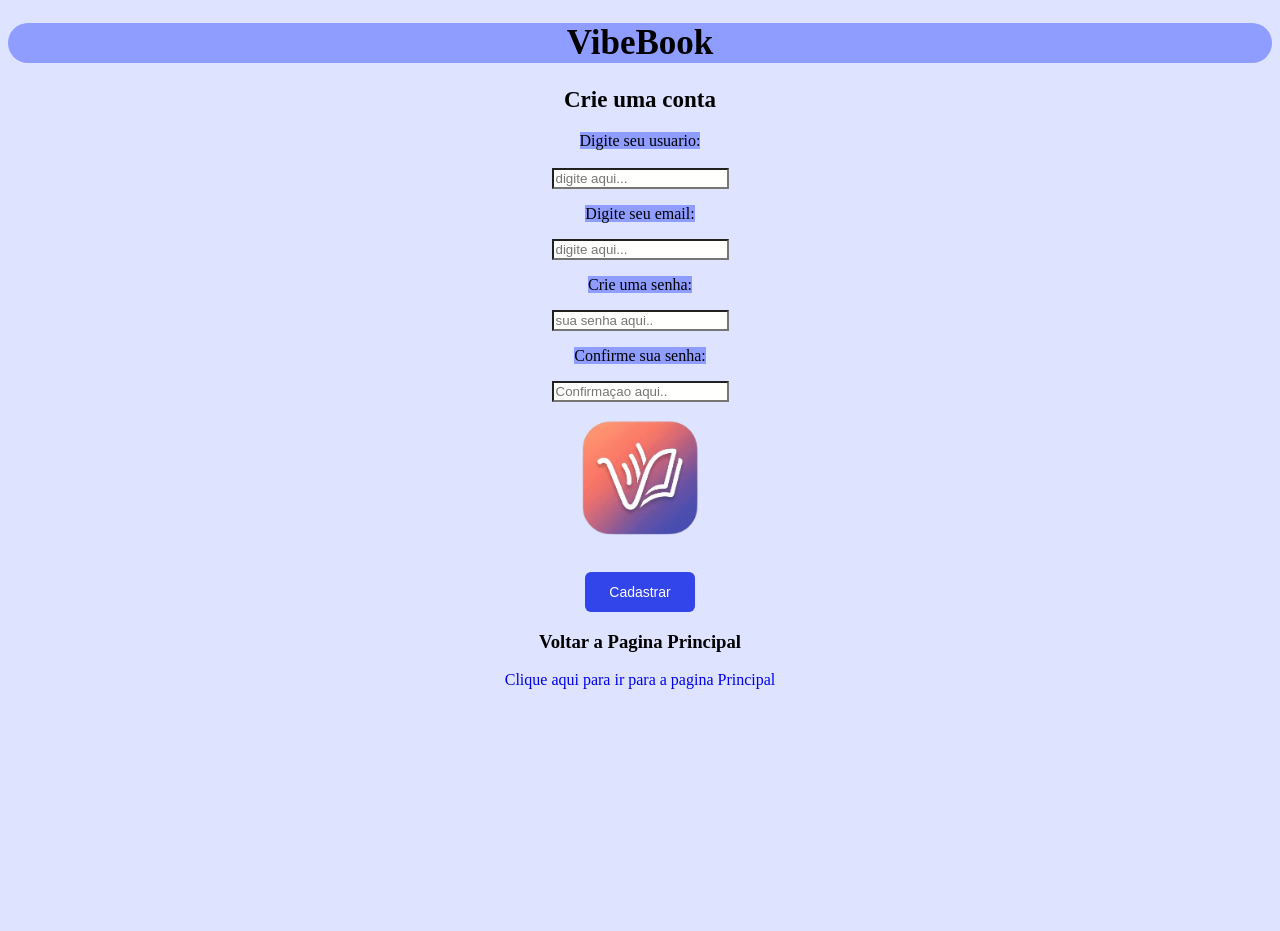
==== frontend/pag-cadastro.html @ a0633d44 "Paginas Organizadas e Botões adicionados agora temos 3 paginas sendo: uma principal para informações" ====
<!DOCTYPE html>
<html lang="pt-br">
<head>
    <meta charset="UTF-8">
    <meta name="viewport" content="width=device-width, initial-scale=1.0">
    <title>VibeBook.com/cadastro</title>
    <link rel="stylesheet" href="style.css">
</head>
<body>
    <h1>VibeBook</h1>
        <h2>Crie uma conta</h2>
<form id="cadastroForm">
    <label for="usuario">Digite seu usuario: </label>
    <br><br>
    <input required type="text" id="usuario" name="usuario" placeholder="digite aqui...">
    
    <p><label for="email">Digite seu email: </label></p>
    <input required type="email" id="email" name="email" placeholder="digite aqui...">

    <div>
        <p><label for="senha">Crie uma senha:</label></p>
        <input required type="password" id="senha" placeholder="sua senha aqui..">
    </div>
      
    <div>
        <p><label for="ConfirmarSenha">Confirme sua senha:</label></p>
        <input required type="password" id="ConfirmarSenha" placeholder="Confirmaçao aqui..">
    </div>
    
</form>


   

        <img src="imagens/icone.ico" alt="Logo">
     
        <div class="button">
            <p>
                <button type="submit" class="botao">Cadastrar</button>
            </p>
        </div>
        
    </form>
    <div>
        <p>
             <h3>Voltar a Pagina Principal</h3>
    <a href="index.html">Clique aqui para ir para a pagina Principal<p>
        </p>
    </div>

    
</body>
</html>
---- frontend/style.css ----
body{

    background-color: rgb(211, 209, 255);
    text-align: center;
    font-family: Georgia, 'Times New Roman', Times, serif;
    background: #dee4ff 100%;
    min-height: 100vh;
    background-attachment: fixed;


}
h1{
    background-color: #8e9dff;
   
    text-align: center;
    font-size: 35px;
    color: rgb(0, 0, 0);
    border-radius: 100px;
    
    
}
input{
    background-color: rgb(255, 255, 254);
}
img {
    width: 150px;
    height: 150px;
    object-fit: cover; 
    border-radius: 50%; 
}
h2{
     font-size: 23px;

}
label{
    background-color: #8e9dff;
}
.botao {
    background-color: rgb(50, 69, 235); 
    color: white;
    padding: 12px 24px;
    font-size: 14px;
    border: none;
    border-radius: 6px;
    font-family: Verdana, Geneva, Tahoma, sans-serif;
   
}


.botao:hover {
    background-color: #5d72ff;
}

a{
    text-decoration: none;
}
a:hover{
    color: #7083ff;
}
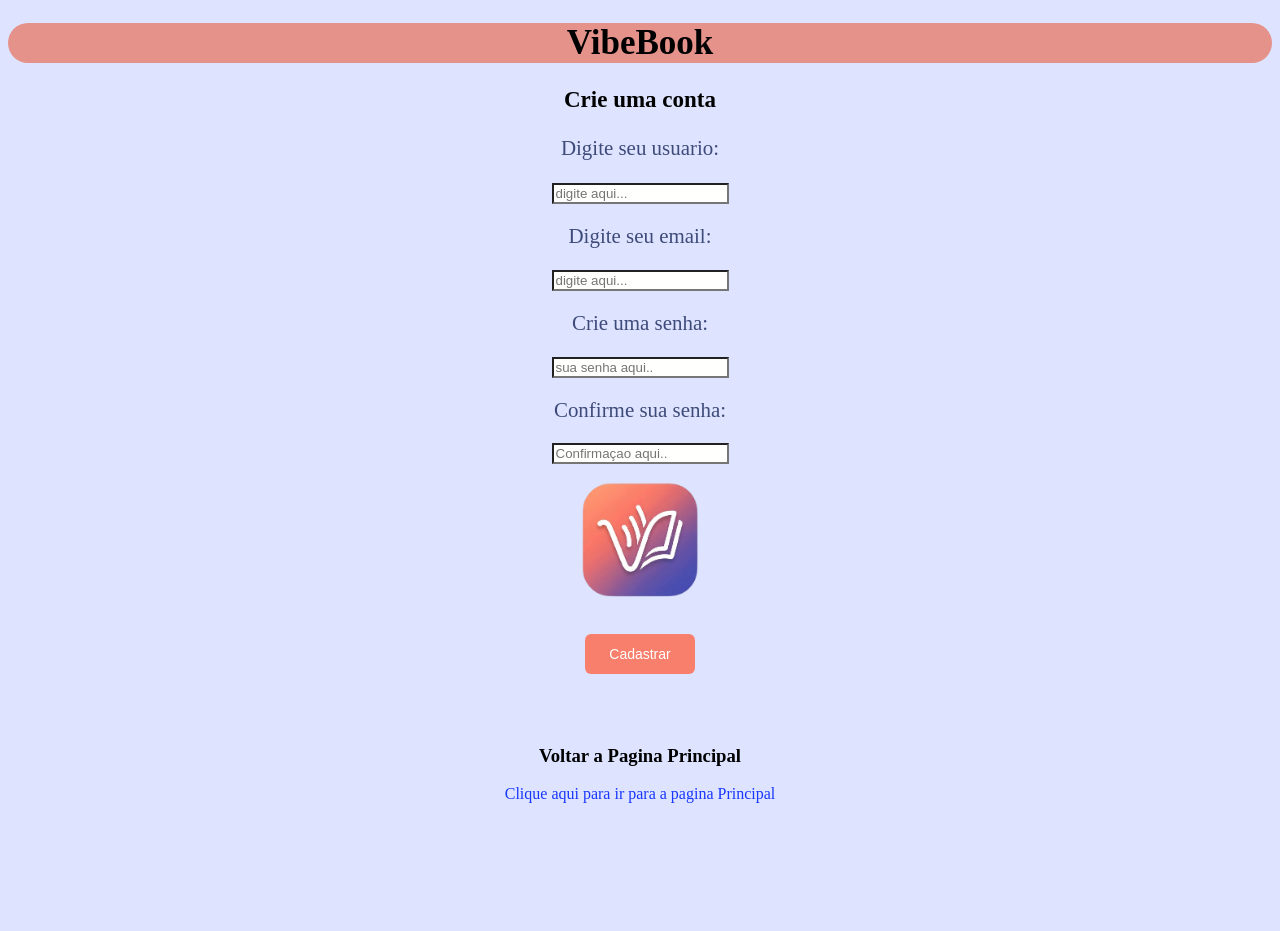
==== commit 40c7735e: "Cores Ajustadas Cores com tema mais adequado a pagina" ====
--- a/frontend/pag-cadastro.html
+++ b/frontend/pag-cadastro.html
@@ -41,6 +41,7 @@
         </div>
         
     </form>
+  <br> <br>
     <div>
         <p>
              <h3>Voltar a Pagina Principal</h3>
--- a/frontend/style.css
+++ b/frontend/style.css
@@ -11,7 +11,7 @@
 
 }
 h1{
-    background-color: #8e9dff;
+    background-color: #e78171d2;
    
     text-align: center;
     font-size: 35px;
@@ -34,10 +34,14 @@
 
 }
 label{
-    background-color: #8e9dff;
+    
+   color: #3E4B7A; 
+  font-size: 2cap;
+  line-height: 1.6; 
+  margin-bottom: 1.2rem;
 }
 .botao {
-    background-color: rgb(50, 69, 235); 
+    background-color:#F77F6C; 
     color: white;
     padding: 12px 24px;
     font-size: 14px;
@@ -49,12 +53,17 @@
 
 
 .botao:hover {
-    background-color: #5d72ff;
+    background-color: #E06A57;
 }
 
 a{
     text-decoration: none;
+    color:  #1837ff;
+    
 }
 a:hover{
     color: #7083ff;
+}
+input{
+    color: #E06A57;
 }
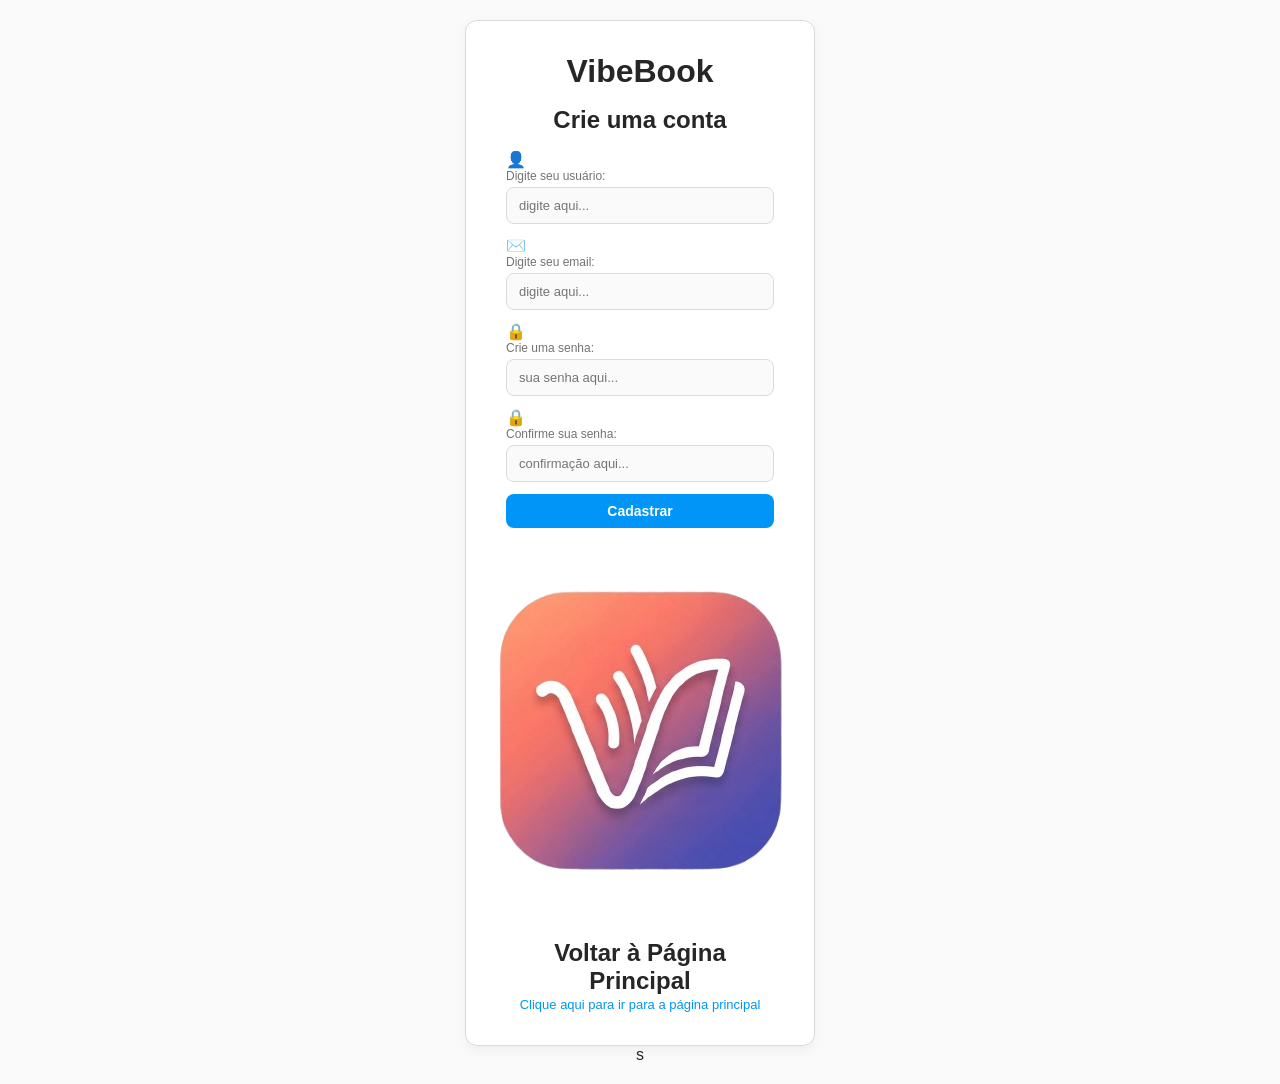
==== commit 423a90f5: "oi" ====
--- a/frontend/pag-cadastro.html
+++ b/frontend/pag-cadastro.html
@@ -7,48 +7,53 @@
     <link rel="stylesheet" href="style.css">
 </head>
 <body>
-    <h1>VibeBook</h1>
+
+    <!-- Caixa principal que organiza tudo e centraliza no meio da tela -->
+    <div class="card">
+        
+        <h1>VibeBook</h1>
         <h2>Crie uma conta</h2>
-<form id="cadastroForm">
-    <label for="usuario">Digite seu usuario: </label>
-    <br><br>
-    <input required type="text" id="usuario" name="usuario" placeholder="digite aqui...">
-    
-    <p><label for="email">Digite seu email: </label></p>
-    <input required type="email" id="email" name="email" placeholder="digite aqui...">
 
-    <div>
-        <p><label for="senha">Crie uma senha:</label></p>
-        <input required type="password" id="senha" placeholder="sua senha aqui..">
-    </div>
-      
-    <div>
-        <p><label for="ConfirmarSenha">Confirme sua senha:</label></p>
-        <input required type="password" id="ConfirmarSenha" placeholder="Confirmaçao aqui..">
-    </div>
-    
-</form>
+        <form id="cadastroForm">
+            
+            <div class="input-group">
+                <span class="icon">👤</span>
+                <label for="usuario">Digite seu usuário:</label>
+                <input required type="text" id="usuario" name="usuario" placeholder="digite aqui...">
+            </div>
 
+            <div class="input-group">
+                <span class="icon">✉️</span>
+                <label for="email">Digite seu email:</label>
+                <input required type="email" id="email" name="email" placeholder="digite aqui...">
+            </div>
 
-   
+            <div class="input-group">
+                <span class="icon">🔒</span>
+                <label for="senha">Crie uma senha:</label>
+                <input required type="password" id="senha" name="senha" placeholder="sua senha aqui...">
+            </div>
+            
+            <div class="input-group">
+                <span class="icon">🔒</span>
+                <label for="ConfirmarSenha">Confirme sua senha:</label>
+                <input required type="password" id="ConfirmarSenha" name="ConfirmarSenha" placeholder="confirmação aqui...">
+            </div>
+            
+            <div class="button">
+                <button type="submit" class="botao">Cadastrar</button>
+            </div>
+
+        </form>
 
         <img src="imagens/icone.ico" alt="Logo">
-     
-        <div class="button">
-            <p>
-                <button type="submit" class="botao">Cadastrar</button>
-            </p>
+
+        <div class="voltar">
+            <h2>Voltar à Página Principal</h2>
+            <a href="index.html">Clique aqui para ir para a página principal</a>
         </div>
-        
-    </form>
-  <br> <br>
-    <div>
-        <p>
-             <h3>Voltar a Pagina Principal</h3>
-    <a href="index.html">Clique aqui para ir para a pagina Principal<p>
-        </p>
+
     </div>
 
-    
 </body>
-</html>+</html>s
--- a/frontend/style.css
+++ b/frontend/style.css
@@ -1,69 +1,196 @@
-
-body{
-
-    background-color: rgb(211, 209, 255);
-    text-align: center;
-    font-family: Georgia, 'Times New Roman', Times, serif;
-    background: #dee4ff 100%;
-    min-height: 100vh;
-    background-attachment: fixed;
-
-
-}
-h1{
-    background-color: #e78171d2;
-   
-    text-align: center;
-    font-size: 35px;
-    color: rgb(0, 0, 0);
-    border-radius: 100px;
-    
-    
-}
-input{
-    background-color: rgb(255, 255, 254);
-}
-img {
-    width: 150px;
-    height: 150px;
-    object-fit: cover; 
-    border-radius: 50%; 
-}
-h2{
-     font-size: 23px;
-
-}
-label{
-    
-   color: #3E4B7A; 
-  font-size: 2cap;
-  line-height: 1.6; 
-  margin-bottom: 1.2rem;
-}
-.botao {
-    background-color:#F77F6C; 
-    color: white;
-    padding: 12px 24px;
-    font-size: 14px;
-    border: none;
-    border-radius: 6px;
-    font-family: Verdana, Geneva, Tahoma, sans-serif;
-   
+/* Reset básico e Tipografia no estilo Instagram */
+* {
+    box-sizing: border-box;
+    margin: 0;
+    padding: 0;
 }
 
+body {
+    background-color: #fafafa;
+    color: #262626;
+    font-family: -apple-system, BlinkMacSystemFont, "Segoe UI", Roboto, Helvetica, Arial, sans-serif;
+    min-height: 100vh;
+    display: flex;
+    flex-direction: column;
+    justify-content: center;
+    align-items: center;
+    padding: 20px;
+}
+
+/* Card Clean do Instagram */
+.card {
+    background: #ffffff;
+    border: 1px solid #dbdbdb;
+    border-radius: 12px;
+    padding: 32px 40px;
+    width: 100%;
+    max-width: 350px;
+    display: flex;
+    flex-direction: column;
+    align-items: center;
+    gap: 16px;
+    box-shadow: 0 4px 12px rgba(0, 0, 0, 0.05);
+}
+
+.brand-header {
+    display: flex;
+    flex-direction: column;
+    align-items: center;
+    gap: 10px;
+}
+
+.logo-img {
+    width: 64px;
+    height: 64px;
+    object-fit: contain;
+}
+
+.logo-text {
+    font-size: 28px;
+    font-weight: 600;
+    color: #262626;
+    letter-spacing: -0.5px;
+}
+
+.sub-texto {
+    font-size: 13px;
+    color: #737373;
+    text-align: center;
+    line-height: 1.4;
+}
+
+/* Seção do sobre */
+.sobre-rede {
+    width: 100%;
+    background-color: #f8f9fa;
+    border: 1px solid #efefef;
+    border-radius: 8px;
+    padding: 12px;
+    display: flex;
+    flex-direction: column;
+    gap: 10px;
+}
+
+.info-item {
+    display: flex;
+    align-items: flex-start;
+    gap: 8px;
+}
+
+.info-icone {
+    font-size: 14px;
+}
+
+.info-item p {
+    font-size: 12px;
+    color: #555;
+    line-height: 1.3;
+}
+
+/* Formulários e Entradas estilo Instagram */
+form {
+    width: 100%;
+    display: flex;
+    flex-direction: column;
+    gap: 12px;
+}
+
+.input-group {
+    width: 100%;
+    display: flex;
+    flex-direction: column;
+}
+
+.input-group label {
+    font-size: 12px;
+    color: #737373;
+    margin-bottom: 4px;
+    font-weight: 500;
+}
+
+.input-group input {
+    width: 100%;
+    padding: 10px 12px;
+    font-size: 13px;
+    background-color: #fafafa;
+    border: 1px solid #dbdbdb;
+    border-radius: 8px;
+    outline: none;
+    transition: border-color 0.2s;
+}
+
+.input-group input:focus {
+    border-color: #a8a8a8;
+    background-color: #ffffff;
+}
+
+/* Botões com o Azul e contornos do Instagram */
+.acoes-home {
+    width: 100%;
+    display: flex;
+    flex-direction: column;
+    gap: 10px;
+    margin-top: 8px;
+}
+
+.botao {
+    display: block;
+    width: 100%;
+    text-align: center;
+    background-color: #0095f6;
+    color: #ffffff;
+    font-weight: 600;
+    font-size: 14px;
+    padding: 9px 16px;
+    border: none;
+    border-radius: 8px;
+    text-decoration: none;
+    cursor: pointer;
+    transition: background-color 0.2s;
+}
 
 .botao:hover {
-    background-color: #E06A57;
+    background-color: #1877f2;
+    text-decoration: none;
 }
 
-a{
+.botao-secundario {
+    background-color: transparent;
+    color: #0095f6;
+    border: 1px solid #0095f6;
+}
+
+.botao-secundario:hover {
+    background-color: rgba(0, 149, 246, 0.05);
+}
+
+/* Links secundários */
+.voltar {
+    margin-top: 10px;
+    text-align: center;
+}
+
+a {
+    color: #0095f6;
+    font-size: 13px;
     text-decoration: none;
-    color:  #1837ff;
-    
 }
-a:hover{
-    color: #7083ff;
+
+a:hover {
+    text-decoration: underline;
 }
-input{
-    color: #E06A57;
+
+/* Rodapé em Destaque na PG Principal */
+.creditos-footer {
+    margin-top: 28px;
+    text-align: center;
+    font-size: 13px;
+    color: #737373;
+}
+
+.creditos-footer strong {
+    color: #262626;
+}
+im{
+    size: 3cap;
 }
